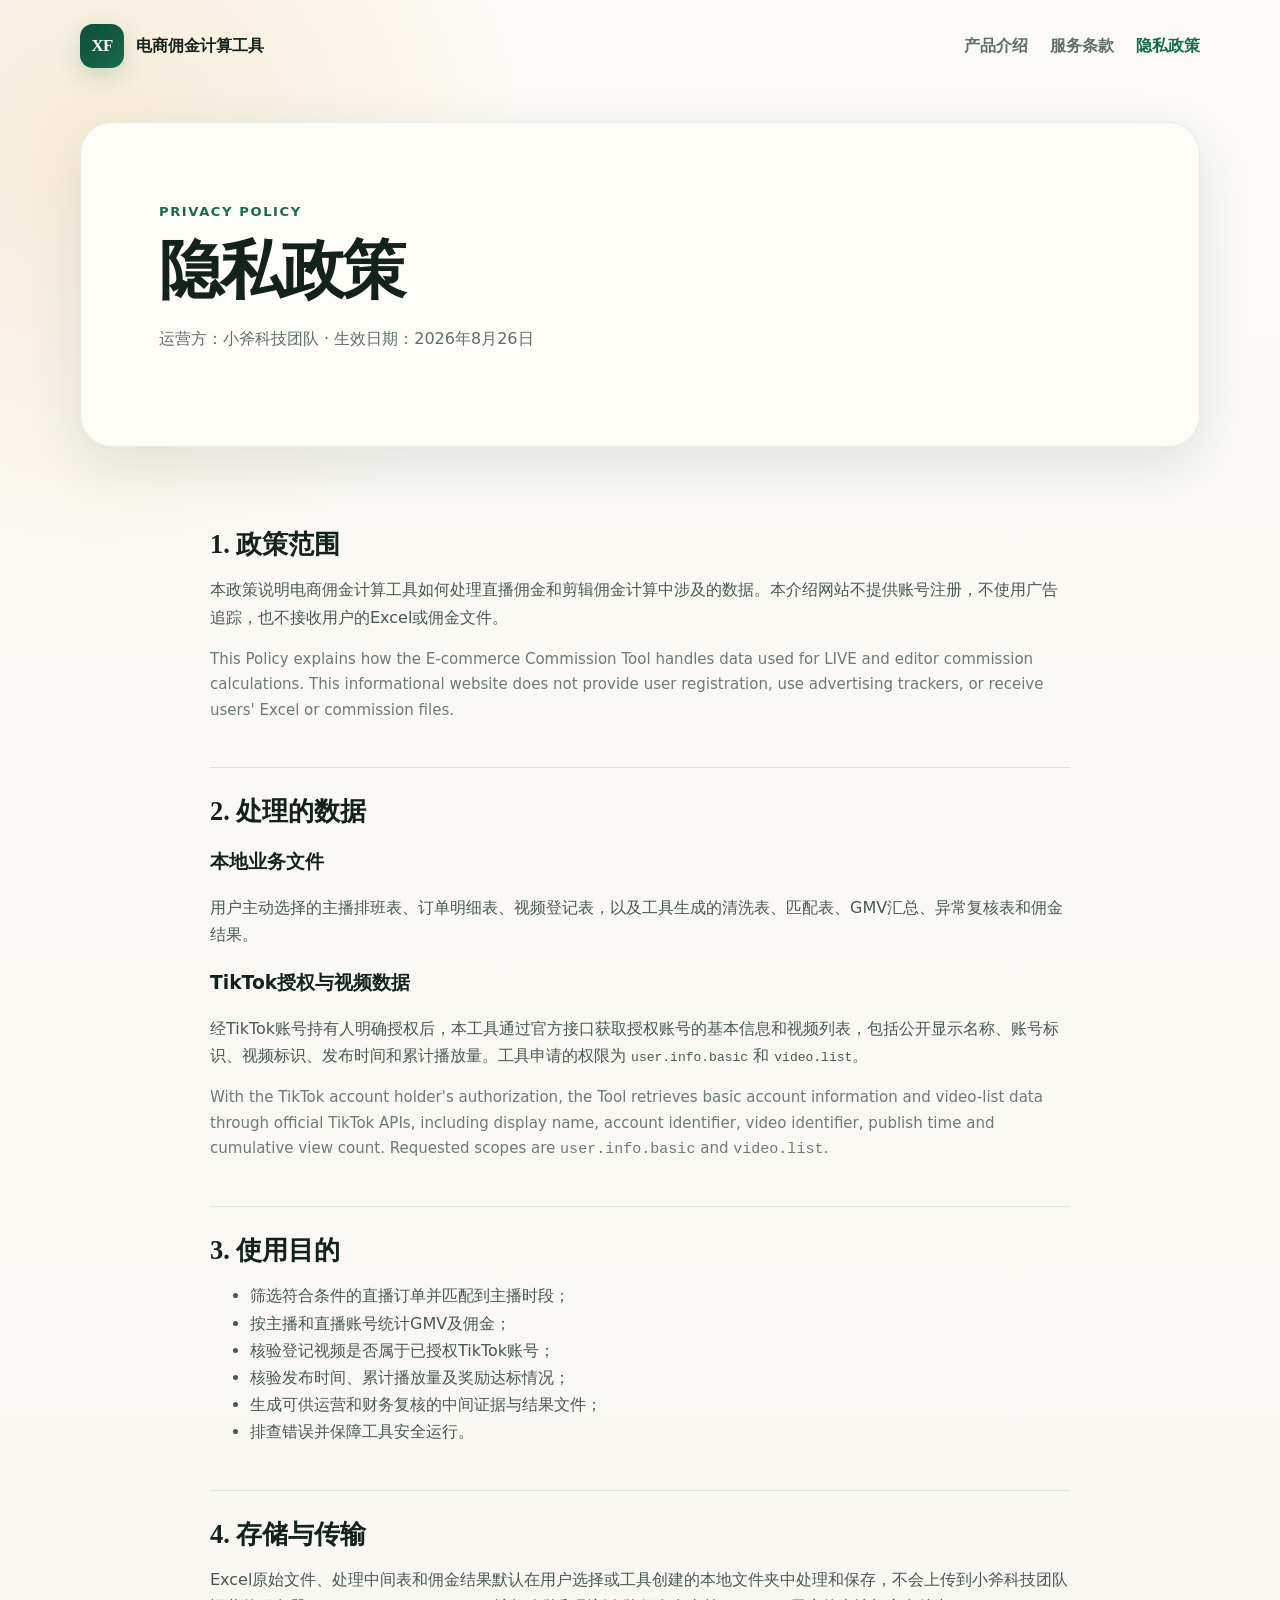
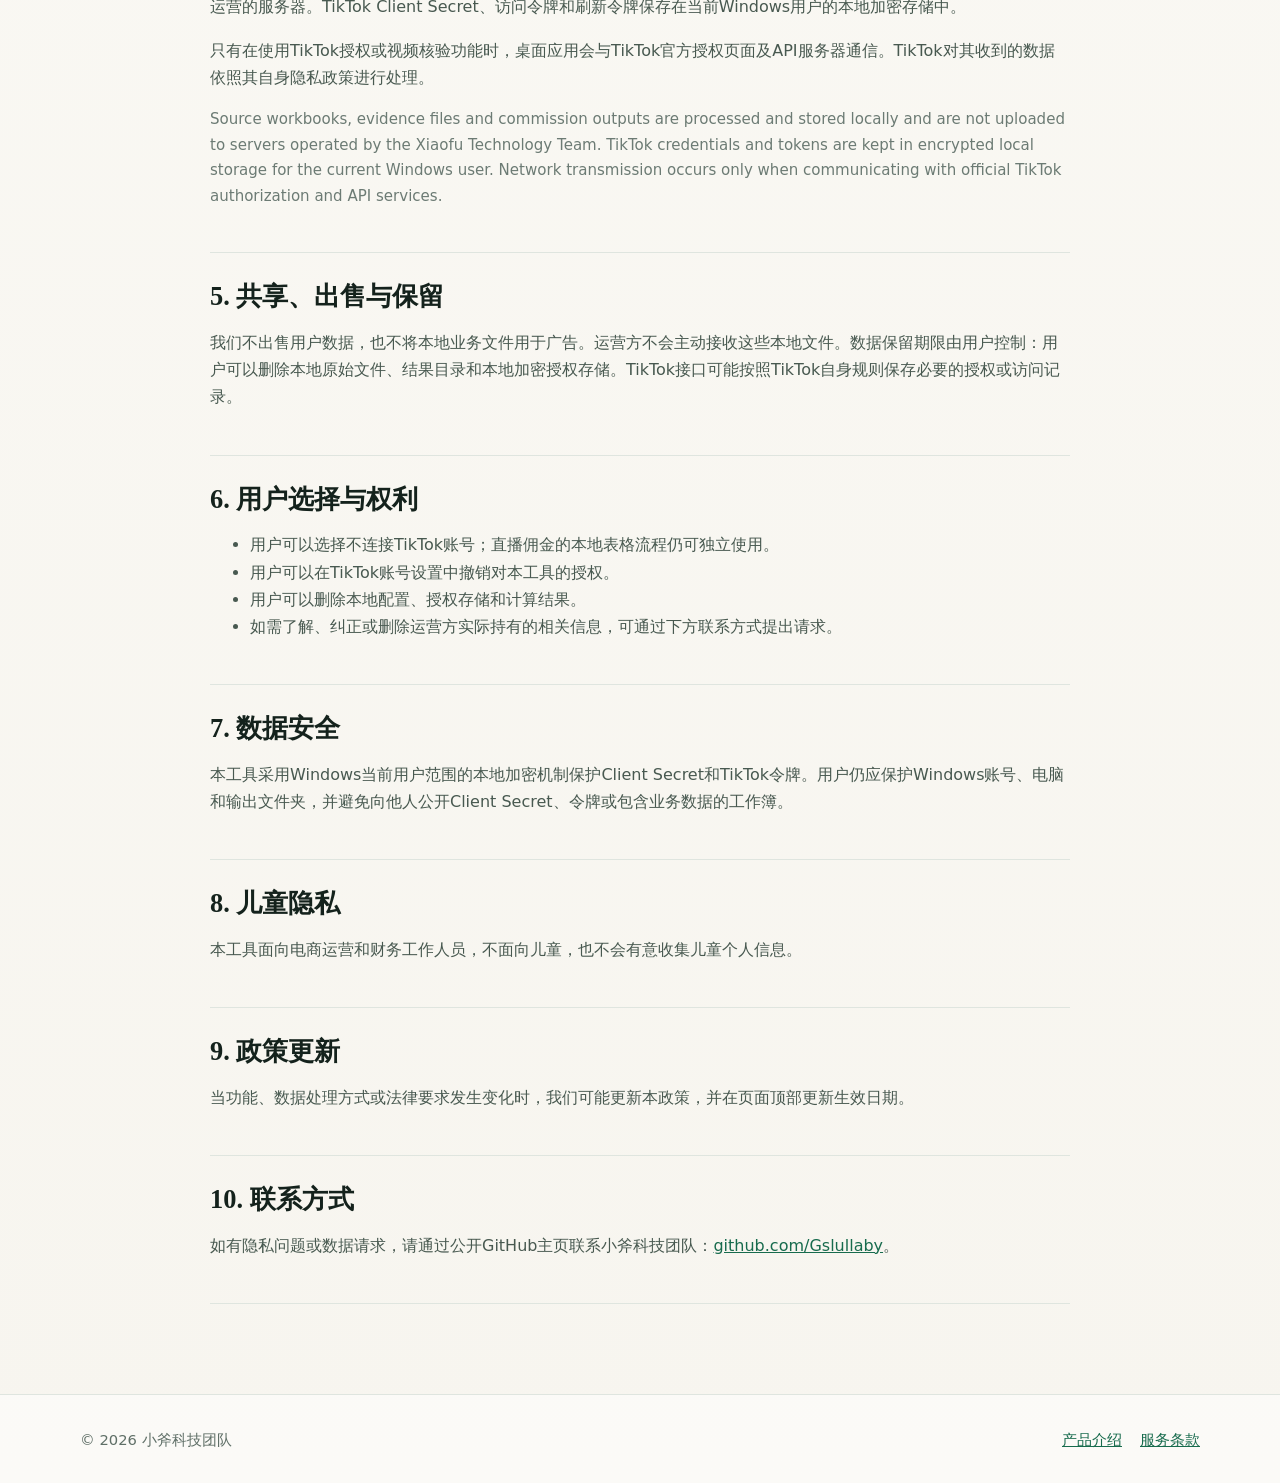
==== privacy.html @ 965ec4d2 "Add Privacy Policy" ====
<!doctype html>
<html lang="zh-CN">
<head>
  <meta charset="utf-8"><meta name="viewport" content="width=device-width, initial-scale=1">
  <meta name="description" content="电商佣金计算工具隐私政策。">
  <title>隐私政策 | 电商佣金计算工具</title>
  <link rel="stylesheet" href="styles.css">
</head>
<body>
  <header class="site-header"><a class="brand" href="index.html"><span class="brand-mark" aria-hidden="true">XF</span><span>电商佣金计算工具</span></a><nav aria-label="主导航"><a href="index.html">产品介绍</a><a href="terms.html">服务条款</a><a href="privacy.html" aria-current="page">隐私政策</a></nav></header>
  <main>
    <section class="legal-hero"><div class="eyebrow">Privacy Policy</div><h1>隐私政策</h1><p class="legal-meta">运营方：小斧科技团队 · 生效日期：2026年8月26日</p></section>
    <div class="legal-content">
      <section><h2>1. 政策范围</h2><p>本政策说明电商佣金计算工具如何处理直播佣金和剪辑佣金计算中涉及的数据。本介绍网站不提供账号注册，不使用广告追踪，也不接收用户的Excel或佣金文件。</p><p class="en">This Policy explains how the E-commerce Commission Tool handles data used for LIVE and editor commission calculations. This informational website does not provide user registration, use advertising trackers, or receive users' Excel or commission files.</p></section>
      <section><h2>2. 处理的数据</h2><h3>本地业务文件</h3><p>用户主动选择的主播排班表、订单明细表、视频登记表，以及工具生成的清洗表、匹配表、GMV汇总、异常复核表和佣金结果。</p><h3>TikTok授权与视频数据</h3><p>经TikTok账号持有人明确授权后，本工具通过官方接口获取授权账号的基本信息和视频列表，包括公开显示名称、账号标识、视频标识、发布时间和累计播放量。工具申请的权限为 <code>user.info.basic</code> 和 <code>video.list</code>。</p><p class="en">With the TikTok account holder's authorization, the Tool retrieves basic account information and video-list data through official TikTok APIs, including display name, account identifier, video identifier, publish time and cumulative view count. Requested scopes are <code>user.info.basic</code> and <code>video.list</code>.</p></section>
      <section><h2>3. 使用目的</h2><ul><li>筛选符合条件的直播订单并匹配到主播时段；</li><li>按主播和直播账号统计GMV及佣金；</li><li>核验登记视频是否属于已授权TikTok账号；</li><li>核验发布时间、累计播放量及奖励达标情况；</li><li>生成可供运营和财务复核的中间证据与结果文件；</li><li>排查错误并保障工具安全运行。</li></ul></section>
      <section><h2>4. 存储与传输</h2><p>Excel原始文件、处理中间表和佣金结果默认在用户选择或工具创建的本地文件夹中处理和保存，不会上传到小斧科技团队运营的服务器。TikTok Client Secret、访问令牌和刷新令牌保存在当前Windows用户的本地加密存储中。</p><p>只有在使用TikTok授权或视频核验功能时，桌面应用会与TikTok官方授权页面及API服务器通信。TikTok对其收到的数据依照其自身隐私政策进行处理。</p><p class="en">Source workbooks, evidence files and commission outputs are processed and stored locally and are not uploaded to servers operated by the Xiaofu Technology Team. TikTok credentials and tokens are kept in encrypted local storage for the current Windows user. Network transmission occurs only when communicating with official TikTok authorization and API services.</p></section>
      <section><h2>5. 共享、出售与保留</h2><p>我们不出售用户数据，也不将本地业务文件用于广告。运营方不会主动接收这些本地文件。数据保留期限由用户控制：用户可以删除本地原始文件、结果目录和本地加密授权存储。TikTok接口可能按照TikTok自身规则保存必要的授权或访问记录。</p></section>
      <section><h2>6. 用户选择与权利</h2><ul><li>用户可以选择不连接TikTok账号；直播佣金的本地表格流程仍可独立使用。</li><li>用户可以在TikTok账号设置中撤销对本工具的授权。</li><li>用户可以删除本地配置、授权存储和计算结果。</li><li>如需了解、纠正或删除运营方实际持有的相关信息，可通过下方联系方式提出请求。</li></ul></section>
      <section><h2>7. 数据安全</h2><p>本工具采用Windows当前用户范围的本地加密机制保护Client Secret和TikTok令牌。用户仍应保护Windows账号、电脑和输出文件夹，并避免向他人公开Client Secret、令牌或包含业务数据的工作簿。</p></section>
      <section><h2>8. 儿童隐私</h2><p>本工具面向电商运营和财务工作人员，不面向儿童，也不会有意收集儿童个人信息。</p></section>
      <section><h2>9. 政策更新</h2><p>当功能、数据处理方式或法律要求发生变化时，我们可能更新本政策，并在页面顶部更新生效日期。</p></section>
      <section><h2>10. 联系方式</h2><p>如有隐私问题或数据请求，请通过公开GitHub主页联系小斧科技团队：<a href="https://github.com/Gslullaby">github.com/Gslullaby</a>。</p></section>
    </div>
  </main>
  <footer><div class="footer-inner"><span>© 2026 小斧科技团队</span><div class="footer-links"><a href="index.html">产品介绍</a><a href="terms.html">服务条款</a></div></div></footer>
</body>
</html>
---- styles.css ----
:root {
  --ink: #14221c;
  --muted: #5f6f67;
  --paper: #f7f5ef;
  --card: #fffdf8;
  --line: #dfe5df;
  --green: #176b4d;
  --green-dark: #0e4d37;
  --gold: #e6a83b;
  --shadow: 0 18px 55px rgba(24, 54, 42, 0.11);
}

* { box-sizing: border-box; }

html { scroll-behavior: smooth; }

body {
  margin: 0;
  color: var(--ink);
  background:
    radial-gradient(circle at 8% 5%, rgba(230, 168, 59, 0.17), transparent 27rem),
    linear-gradient(180deg, #fbfaf6 0%, var(--paper) 100%);
  font-family: Inter, "Noto Sans SC", "Microsoft YaHei", system-ui, sans-serif;
  line-height: 1.7;
}

a { color: var(--green); }

.site-header {
  width: min(1120px, calc(100% - 40px));
  margin: 0 auto;
  padding: 24px 0;
  display: flex;
  align-items: center;
  justify-content: space-between;
  gap: 24px;
}

.brand {
  display: flex;
  align-items: center;
  gap: 12px;
  color: var(--ink);
  text-decoration: none;
  font-weight: 800;
}

.brand-mark {
  width: 44px;
  height: 44px;
  display: inline-flex;
  align-items: center;
  justify-content: center;
  border-radius: 13px;
  color: #fff;
  background: linear-gradient(145deg, var(--green-dark), var(--green));
  box-shadow: 0 8px 24px rgba(23, 107, 77, 0.2);
  font-family: Georgia, serif;
  font-size: 1.05rem;
  letter-spacing: -.04em;
}

nav { display: flex; gap: 22px; flex-wrap: wrap; }
nav a { color: var(--muted); text-decoration: none; font-weight: 650; }
nav a:hover, nav a[aria-current="page"] { color: var(--green); }

.hero, .legal-hero {
  width: min(1120px, calc(100% - 40px));
  margin: 30px auto 0;
  border: 1px solid rgba(23, 107, 77, 0.1);
  border-radius: 32px;
  overflow: hidden;
  box-shadow: var(--shadow);
  background: var(--card);
}

.hero {
  min-height: 530px;
  display: grid;
  grid-template-columns: 1.15fr 0.85fr;
}

.hero-copy { padding: clamp(48px, 7vw, 92px); }

.eyebrow {
  color: var(--green);
  font-size: 0.82rem;
  font-weight: 800;
  letter-spacing: 0.12em;
  text-transform: uppercase;
}

h1 {
  margin: 14px 0 20px;
  font-family: Georgia, "Noto Serif SC", serif;
  font-size: clamp(2.6rem, 6vw, 5.1rem);
  line-height: 1.05;
  letter-spacing: -0.045em;
}

.lead { color: var(--muted); font-size: 1.14rem; max-width: 660px; }

.hero-panel {
  position: relative;
  padding: 48px;
  color: white;
  background: linear-gradient(145deg, var(--green-dark), var(--green));
  display: flex;
  align-items: center;
}

.hero-panel::before, .hero-panel::after {
  content: "";
  position: absolute;
  border-radius: 999px;
  border: 1px solid rgba(255,255,255,.18);
}
.hero-panel::before { width: 280px; height: 280px; right: -80px; top: -60px; }
.hero-panel::after { width: 170px; height: 170px; left: -70px; bottom: -55px; }

.metric-stack { width: 100%; position: relative; z-index: 1; }
.metric {
  margin: 14px 0;
  padding: 20px 22px;
  border-radius: 18px;
  background: rgba(255,255,255,.10);
  border: 1px solid rgba(255,255,255,.16);
  backdrop-filter: blur(8px);
}
.metric strong { display: block; font-size: 1.08rem; }
.metric span { color: rgba(255,255,255,.72); font-size: .92rem; }

.actions { display: flex; gap: 12px; flex-wrap: wrap; margin-top: 30px; }
.button {
  display: inline-flex;
  align-items: center;
  justify-content: center;
  min-height: 48px;
  padding: 0 20px;
  border-radius: 999px;
  font-weight: 750;
  text-decoration: none;
}
.button.primary { color: #fff; background: var(--green); }
.button.secondary { color: var(--green); border: 1px solid var(--line); background: white; }

.section {
  width: min(1120px, calc(100% - 40px));
  margin: 84px auto;
}
.section-heading { max-width: 720px; margin-bottom: 30px; }
.section h2, .legal-content h2 {
  margin: 0 0 12px;
  font-family: Georgia, "Noto Serif SC", serif;
  font-size: clamp(1.8rem, 4vw, 2.8rem);
  line-height: 1.2;
}
.section-heading p { color: var(--muted); }

.grid { display: grid; grid-template-columns: repeat(3, 1fr); gap: 18px; }
.card {
  padding: 28px;
  border: 1px solid var(--line);
  border-radius: 22px;
  background: rgba(255,253,248,.84);
}
.card .number { color: var(--gold); font-size: .88rem; font-weight: 850; }
.card h3 { margin: 10px 0 8px; font-size: 1.18rem; }
.card p { margin: 0; color: var(--muted); }

.notice {
  padding: 28px;
  border-left: 5px solid var(--gold);
  border-radius: 0 18px 18px 0;
  color: var(--muted);
  background: #fff9eb;
}

.legal-hero { padding: clamp(42px, 7vw, 78px); }
.legal-hero h1 { font-size: clamp(2.5rem, 5vw, 4.3rem); }
.legal-meta { color: var(--muted); }
.legal-content {
  width: min(860px, calc(100% - 40px));
  margin: 54px auto 90px;
}
.legal-content section { padding: 28px 0; border-bottom: 1px solid var(--line); }
.legal-content h2 { font-size: 1.65rem; }
.legal-content h3 { margin-bottom: 6px; }
.legal-content p, .legal-content li { color: #485950; }
.legal-content .en { margin-top: 14px; color: #6c7b74; font-size: .94rem; }

footer {
  border-top: 1px solid var(--line);
  background: rgba(255,255,255,.55);
}
.footer-inner {
  width: min(1120px, calc(100% - 40px));
  margin: 0 auto;
  padding: 32px 0;
  display: flex;
  justify-content: space-between;
  align-items: center;
  gap: 22px;
  color: var(--muted);
  font-size: .92rem;
}
.footer-links { display: flex; gap: 18px; flex-wrap: wrap; }

@media (max-width: 780px) {
  .site-header, .footer-inner { align-items: flex-start; flex-direction: column; }
  .hero { grid-template-columns: 1fr; }
  .hero-panel { min-height: 330px; }
  .grid { grid-template-columns: 1fr; }
  .section { margin: 58px auto; }
}
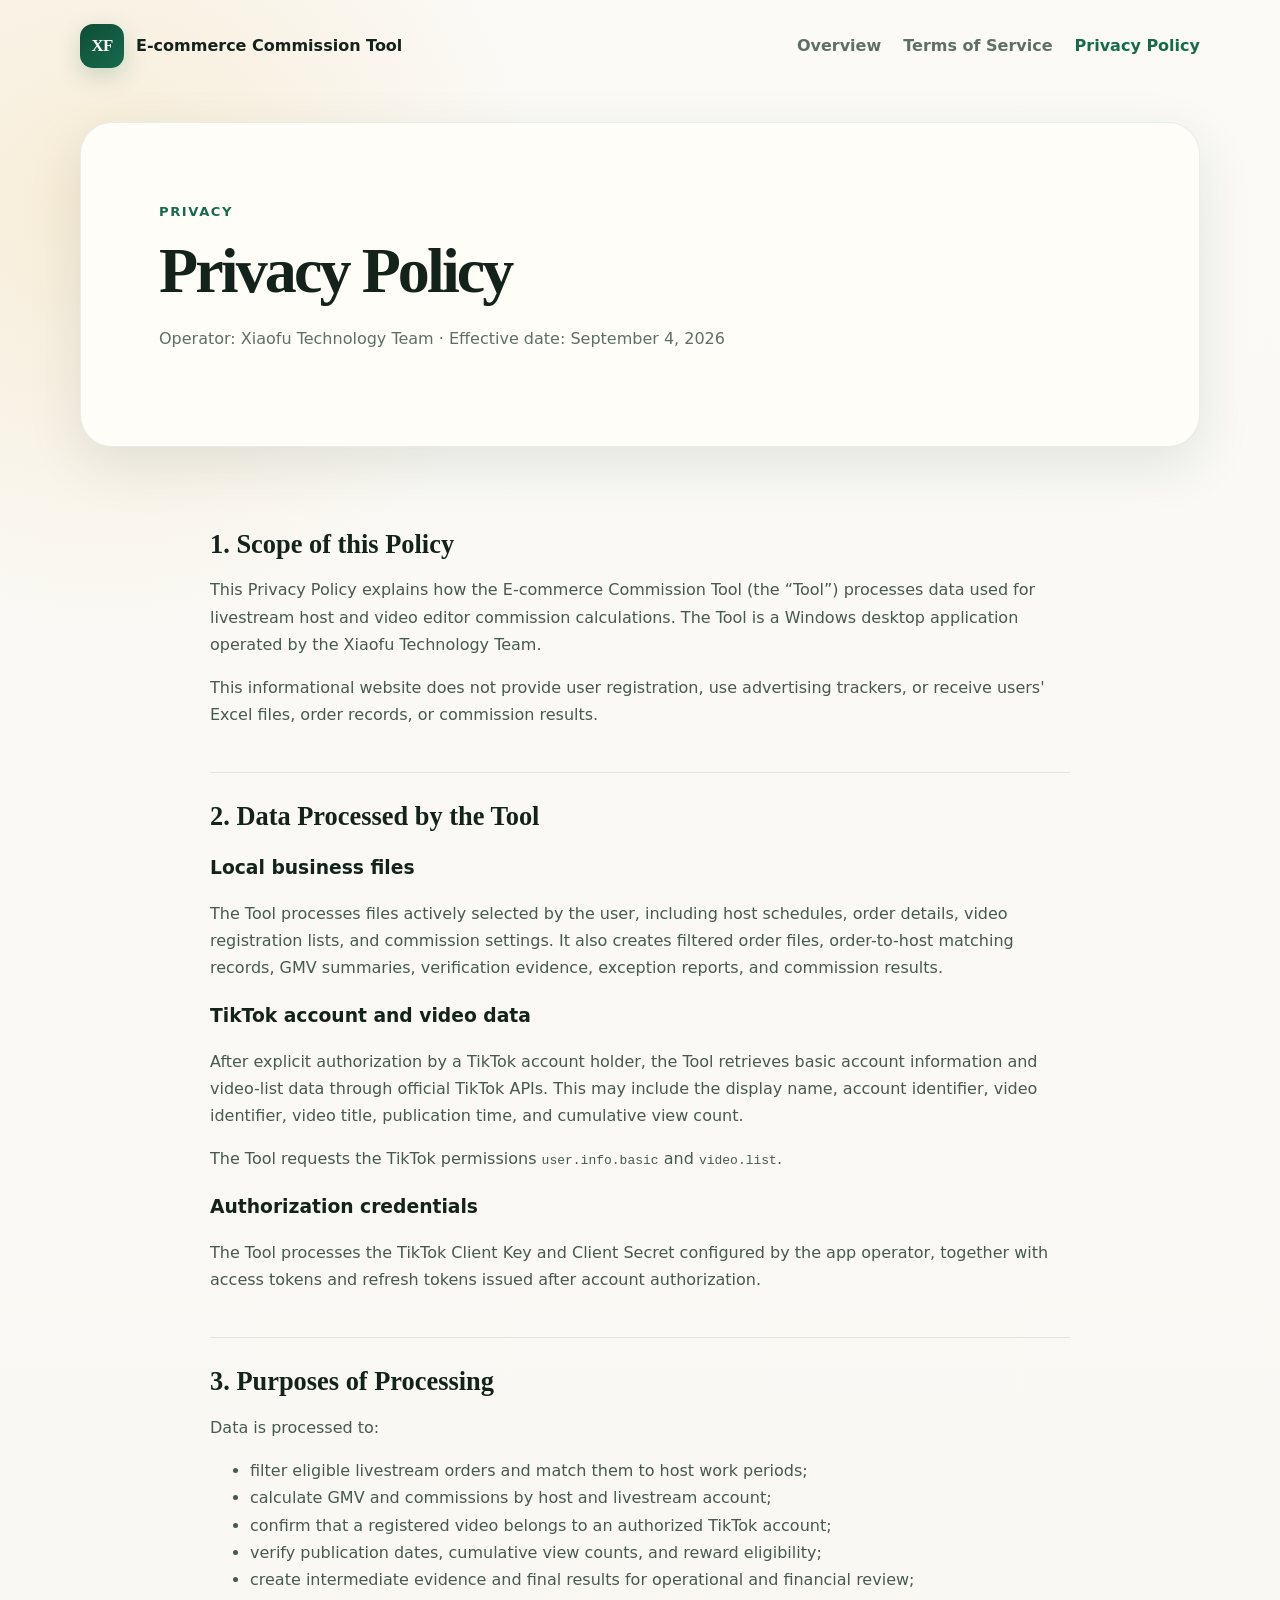
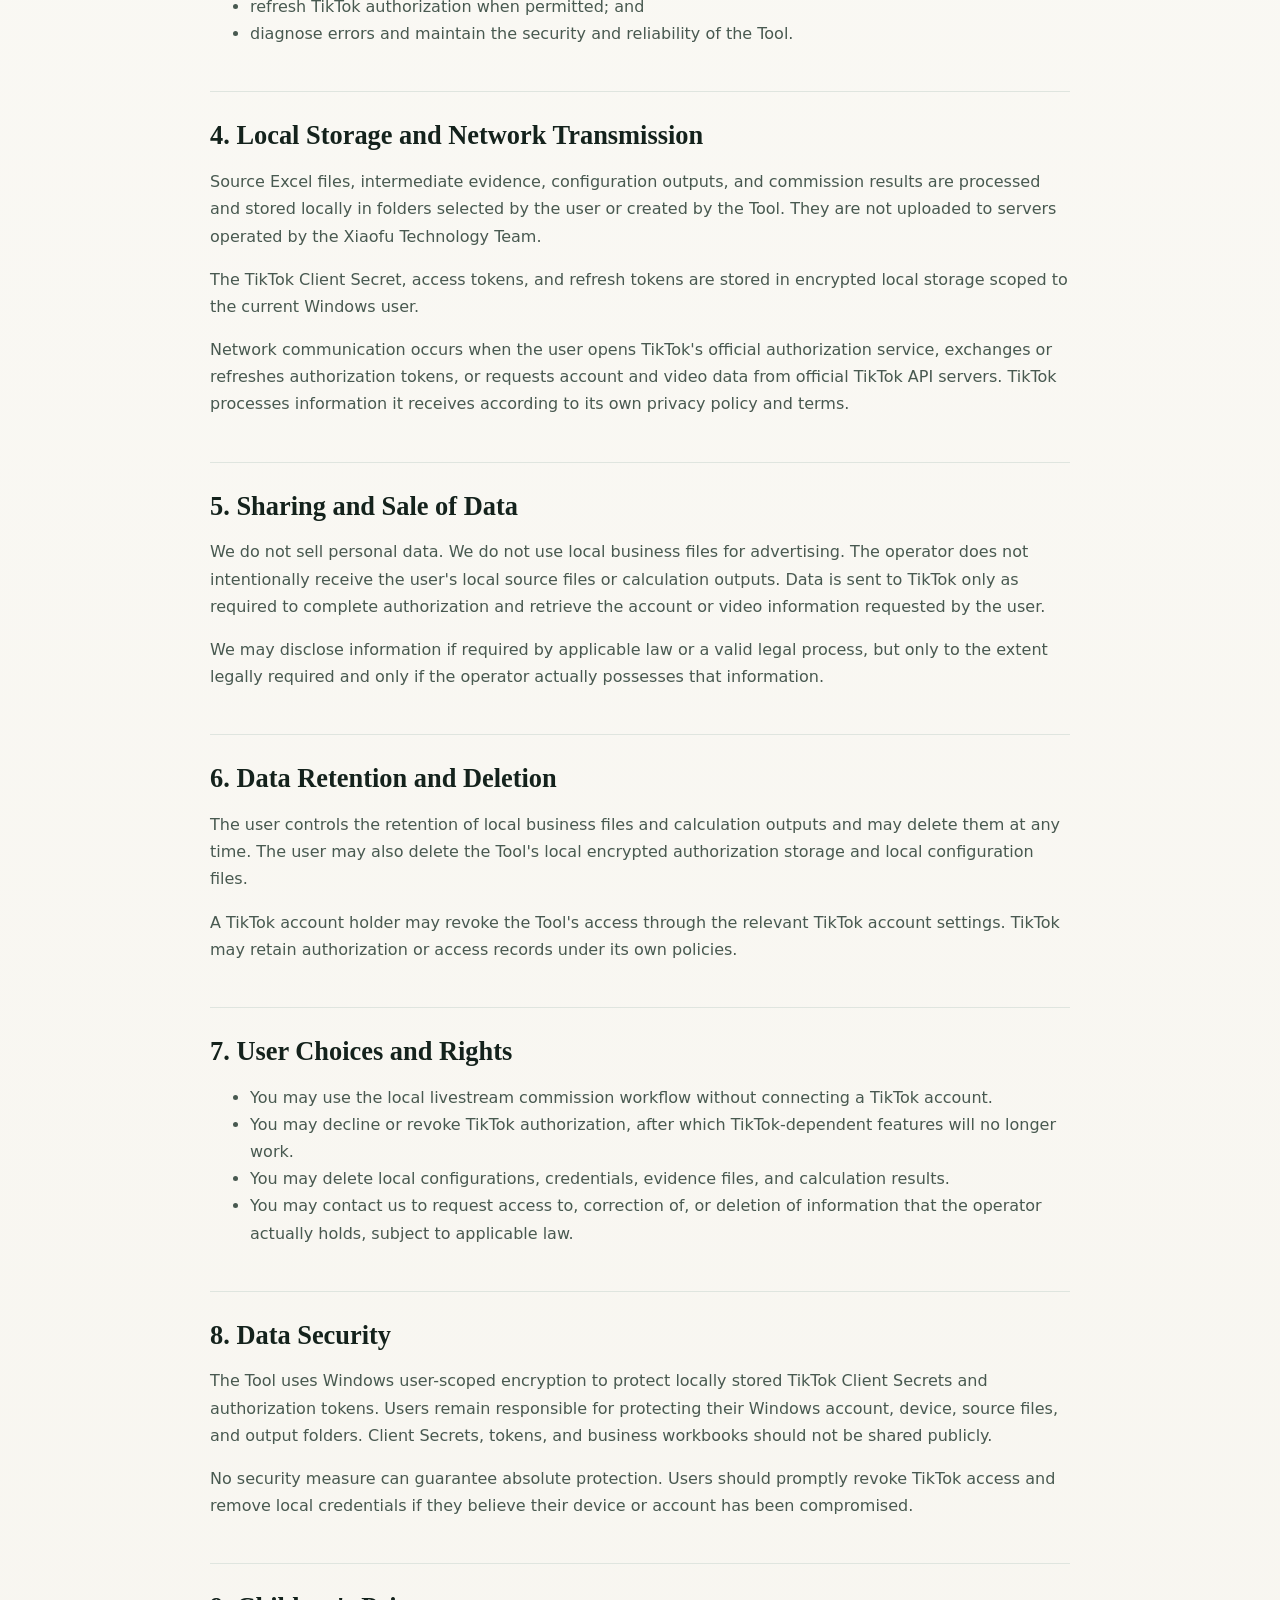
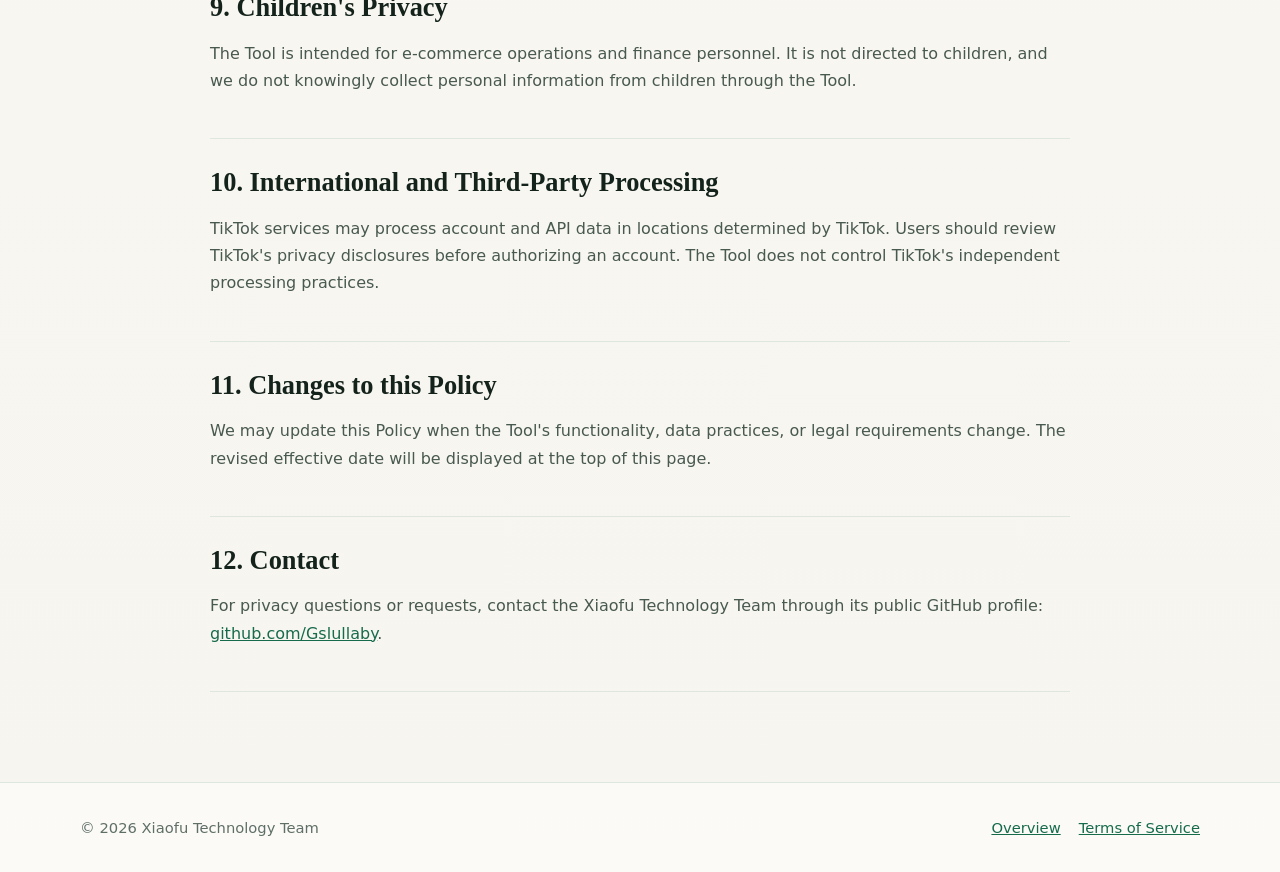
==== commit a03ac9e1: "Translate Privacy Policy to English" ====
--- a/privacy.html
+++ b/privacy.html
@@ -1,28 +1,30 @@
 <!doctype html>
-<html lang="zh-CN">
+<html lang="en">
 <head>
   <meta charset="utf-8"><meta name="viewport" content="width=device-width, initial-scale=1">
-  <meta name="description" content="电商佣金计算工具隐私政策。">
-  <title>隐私政策 | 电商佣金计算工具</title>
+  <meta name="description" content="Privacy Policy for the E-commerce Commission Tool.">
+  <title>Privacy Policy | E-commerce Commission Tool</title>
   <link rel="stylesheet" href="styles.css">
 </head>
 <body>
-  <header class="site-header"><a class="brand" href="index.html"><span class="brand-mark" aria-hidden="true">XF</span><span>电商佣金计算工具</span></a><nav aria-label="主导航"><a href="index.html">产品介绍</a><a href="terms.html">服务条款</a><a href="privacy.html" aria-current="page">隐私政策</a></nav></header>
+  <header class="site-header"><a class="brand" href="index.html"><span class="brand-mark" aria-hidden="true">XF</span><span>E-commerce Commission Tool</span></a><nav aria-label="Main navigation"><a href="index.html">Overview</a><a href="terms.html">Terms of Service</a><a href="privacy.html" aria-current="page">Privacy Policy</a></nav></header>
   <main>
-    <section class="legal-hero"><div class="eyebrow">Privacy Policy</div><h1>隐私政策</h1><p class="legal-meta">运营方：小斧科技团队 · 生效日期：2026年8月26日</p></section>
+    <section class="legal-hero"><div class="eyebrow">Privacy</div><h1>Privacy Policy</h1><p class="legal-meta">Operator: Xiaofu Technology Team · Effective date: September 4, 2026</p></section>
     <div class="legal-content">
-      <section><h2>1. 政策范围</h2><p>本政策说明电商佣金计算工具如何处理直播佣金和剪辑佣金计算中涉及的数据。本介绍网站不提供账号注册，不使用广告追踪，也不接收用户的Excel或佣金文件。</p><p class="en">This Policy explains how the E-commerce Commission Tool handles data used for LIVE and editor commission calculations. This informational website does not provide user registration, use advertising trackers, or receive users' Excel or commission files.</p></section>
-      <section><h2>2. 处理的数据</h2><h3>本地业务文件</h3><p>用户主动选择的主播排班表、订单明细表、视频登记表，以及工具生成的清洗表、匹配表、GMV汇总、异常复核表和佣金结果。</p><h3>TikTok授权与视频数据</h3><p>经TikTok账号持有人明确授权后，本工具通过官方接口获取授权账号的基本信息和视频列表，包括公开显示名称、账号标识、视频标识、发布时间和累计播放量。工具申请的权限为 <code>user.info.basic</code> 和 <code>video.list</code>。</p><p class="en">With the TikTok account holder's authorization, the Tool retrieves basic account information and video-list data through official TikTok APIs, including display name, account identifier, video identifier, publish time and cumulative view count. Requested scopes are <code>user.info.basic</code> and <code>video.list</code>.</p></section>
-      <section><h2>3. 使用目的</h2><ul><li>筛选符合条件的直播订单并匹配到主播时段；</li><li>按主播和直播账号统计GMV及佣金；</li><li>核验登记视频是否属于已授权TikTok账号；</li><li>核验发布时间、累计播放量及奖励达标情况；</li><li>生成可供运营和财务复核的中间证据与结果文件；</li><li>排查错误并保障工具安全运行。</li></ul></section>
-      <section><h2>4. 存储与传输</h2><p>Excel原始文件、处理中间表和佣金结果默认在用户选择或工具创建的本地文件夹中处理和保存，不会上传到小斧科技团队运营的服务器。TikTok Client Secret、访问令牌和刷新令牌保存在当前Windows用户的本地加密存储中。</p><p>只有在使用TikTok授权或视频核验功能时，桌面应用会与TikTok官方授权页面及API服务器通信。TikTok对其收到的数据依照其自身隐私政策进行处理。</p><p class="en">Source workbooks, evidence files and commission outputs are processed and stored locally and are not uploaded to servers operated by the Xiaofu Technology Team. TikTok credentials and tokens are kept in encrypted local storage for the current Windows user. Network transmission occurs only when communicating with official TikTok authorization and API services.</p></section>
-      <section><h2>5. 共享、出售与保留</h2><p>我们不出售用户数据，也不将本地业务文件用于广告。运营方不会主动接收这些本地文件。数据保留期限由用户控制：用户可以删除本地原始文件、结果目录和本地加密授权存储。TikTok接口可能按照TikTok自身规则保存必要的授权或访问记录。</p></section>
-      <section><h2>6. 用户选择与权利</h2><ul><li>用户可以选择不连接TikTok账号；直播佣金的本地表格流程仍可独立使用。</li><li>用户可以在TikTok账号设置中撤销对本工具的授权。</li><li>用户可以删除本地配置、授权存储和计算结果。</li><li>如需了解、纠正或删除运营方实际持有的相关信息，可通过下方联系方式提出请求。</li></ul></section>
-      <section><h2>7. 数据安全</h2><p>本工具采用Windows当前用户范围的本地加密机制保护Client Secret和TikTok令牌。用户仍应保护Windows账号、电脑和输出文件夹，并避免向他人公开Client Secret、令牌或包含业务数据的工作簿。</p></section>
-      <section><h2>8. 儿童隐私</h2><p>本工具面向电商运营和财务工作人员，不面向儿童，也不会有意收集儿童个人信息。</p></section>
-      <section><h2>9. 政策更新</h2><p>当功能、数据处理方式或法律要求发生变化时，我们可能更新本政策，并在页面顶部更新生效日期。</p></section>
-      <section><h2>10. 联系方式</h2><p>如有隐私问题或数据请求，请通过公开GitHub主页联系小斧科技团队：<a href="https://github.com/Gslullaby">github.com/Gslullaby</a>。</p></section>
+      <section><h2>1. Scope of this Policy</h2><p>This Privacy Policy explains how the E-commerce Commission Tool (the “Tool”) processes data used for livestream host and video editor commission calculations. The Tool is a Windows desktop application operated by the Xiaofu Technology Team.</p><p>This informational website does not provide user registration, use advertising trackers, or receive users' Excel files, order records, or commission results.</p></section>
+      <section><h2>2. Data Processed by the Tool</h2><h3>Local business files</h3><p>The Tool processes files actively selected by the user, including host schedules, order details, video registration lists, and commission settings. It also creates filtered order files, order-to-host matching records, GMV summaries, verification evidence, exception reports, and commission results.</p><h3>TikTok account and video data</h3><p>After explicit authorization by a TikTok account holder, the Tool retrieves basic account information and video-list data through official TikTok APIs. This may include the display name, account identifier, video identifier, video title, publication time, and cumulative view count.</p><p>The Tool requests the TikTok permissions <code>user.info.basic</code> and <code>video.list</code>.</p><h3>Authorization credentials</h3><p>The Tool processes the TikTok Client Key and Client Secret configured by the app operator, together with access tokens and refresh tokens issued after account authorization.</p></section>
+      <section><h2>3. Purposes of Processing</h2><p>Data is processed to:</p><ul><li>filter eligible livestream orders and match them to host work periods;</li><li>calculate GMV and commissions by host and livestream account;</li><li>confirm that a registered video belongs to an authorized TikTok account;</li><li>verify publication dates, cumulative view counts, and reward eligibility;</li><li>create intermediate evidence and final results for operational and financial review;</li><li>refresh TikTok authorization when permitted; and</li><li>diagnose errors and maintain the security and reliability of the Tool.</li></ul></section>
+      <section><h2>4. Local Storage and Network Transmission</h2><p>Source Excel files, intermediate evidence, configuration outputs, and commission results are processed and stored locally in folders selected by the user or created by the Tool. They are not uploaded to servers operated by the Xiaofu Technology Team.</p><p>The TikTok Client Secret, access tokens, and refresh tokens are stored in encrypted local storage scoped to the current Windows user.</p><p>Network communication occurs when the user opens TikTok's official authorization service, exchanges or refreshes authorization tokens, or requests account and video data from official TikTok API servers. TikTok processes information it receives according to its own privacy policy and terms.</p></section>
+      <section><h2>5. Sharing and Sale of Data</h2><p>We do not sell personal data. We do not use local business files for advertising. The operator does not intentionally receive the user's local source files or calculation outputs. Data is sent to TikTok only as required to complete authorization and retrieve the account or video information requested by the user.</p><p>We may disclose information if required by applicable law or a valid legal process, but only to the extent legally required and only if the operator actually possesses that information.</p></section>
+      <section><h2>6. Data Retention and Deletion</h2><p>The user controls the retention of local business files and calculation outputs and may delete them at any time. The user may also delete the Tool's local encrypted authorization storage and local configuration files.</p><p>A TikTok account holder may revoke the Tool's access through the relevant TikTok account settings. TikTok may retain authorization or access records under its own policies.</p></section>
+      <section><h2>7. User Choices and Rights</h2><ul><li>You may use the local livestream commission workflow without connecting a TikTok account.</li><li>You may decline or revoke TikTok authorization, after which TikTok-dependent features will no longer work.</li><li>You may delete local configurations, credentials, evidence files, and calculation results.</li><li>You may contact us to request access to, correction of, or deletion of information that the operator actually holds, subject to applicable law.</li></ul></section>
+      <section><h2>8. Data Security</h2><p>The Tool uses Windows user-scoped encryption to protect locally stored TikTok Client Secrets and authorization tokens. Users remain responsible for protecting their Windows account, device, source files, and output folders. Client Secrets, tokens, and business workbooks should not be shared publicly.</p><p>No security measure can guarantee absolute protection. Users should promptly revoke TikTok access and remove local credentials if they believe their device or account has been compromised.</p></section>
+      <section><h2>9. Children's Privacy</h2><p>The Tool is intended for e-commerce operations and finance personnel. It is not directed to children, and we do not knowingly collect personal information from children through the Tool.</p></section>
+      <section><h2>10. International and Third-Party Processing</h2><p>TikTok services may process account and API data in locations determined by TikTok. Users should review TikTok's privacy disclosures before authorizing an account. The Tool does not control TikTok's independent processing practices.</p></section>
+      <section><h2>11. Changes to this Policy</h2><p>We may update this Policy when the Tool's functionality, data practices, or legal requirements change. The revised effective date will be displayed at the top of this page.</p></section>
+      <section><h2>12. Contact</h2><p>For privacy questions or requests, contact the Xiaofu Technology Team through its public GitHub profile: <a href="https://github.com/Gslullaby">github.com/Gslullaby</a>.</p></section>
     </div>
   </main>
-  <footer><div class="footer-inner"><span>© 2026 小斧科技团队</span><div class="footer-links"><a href="index.html">产品介绍</a><a href="terms.html">服务条款</a></div></div></footer>
+  <footer><div class="footer-inner"><span>© 2026 Xiaofu Technology Team</span><div class="footer-links"><a href="index.html">Overview</a><a href="terms.html">Terms of Service</a></div></div></footer>
 </body>
 </html>
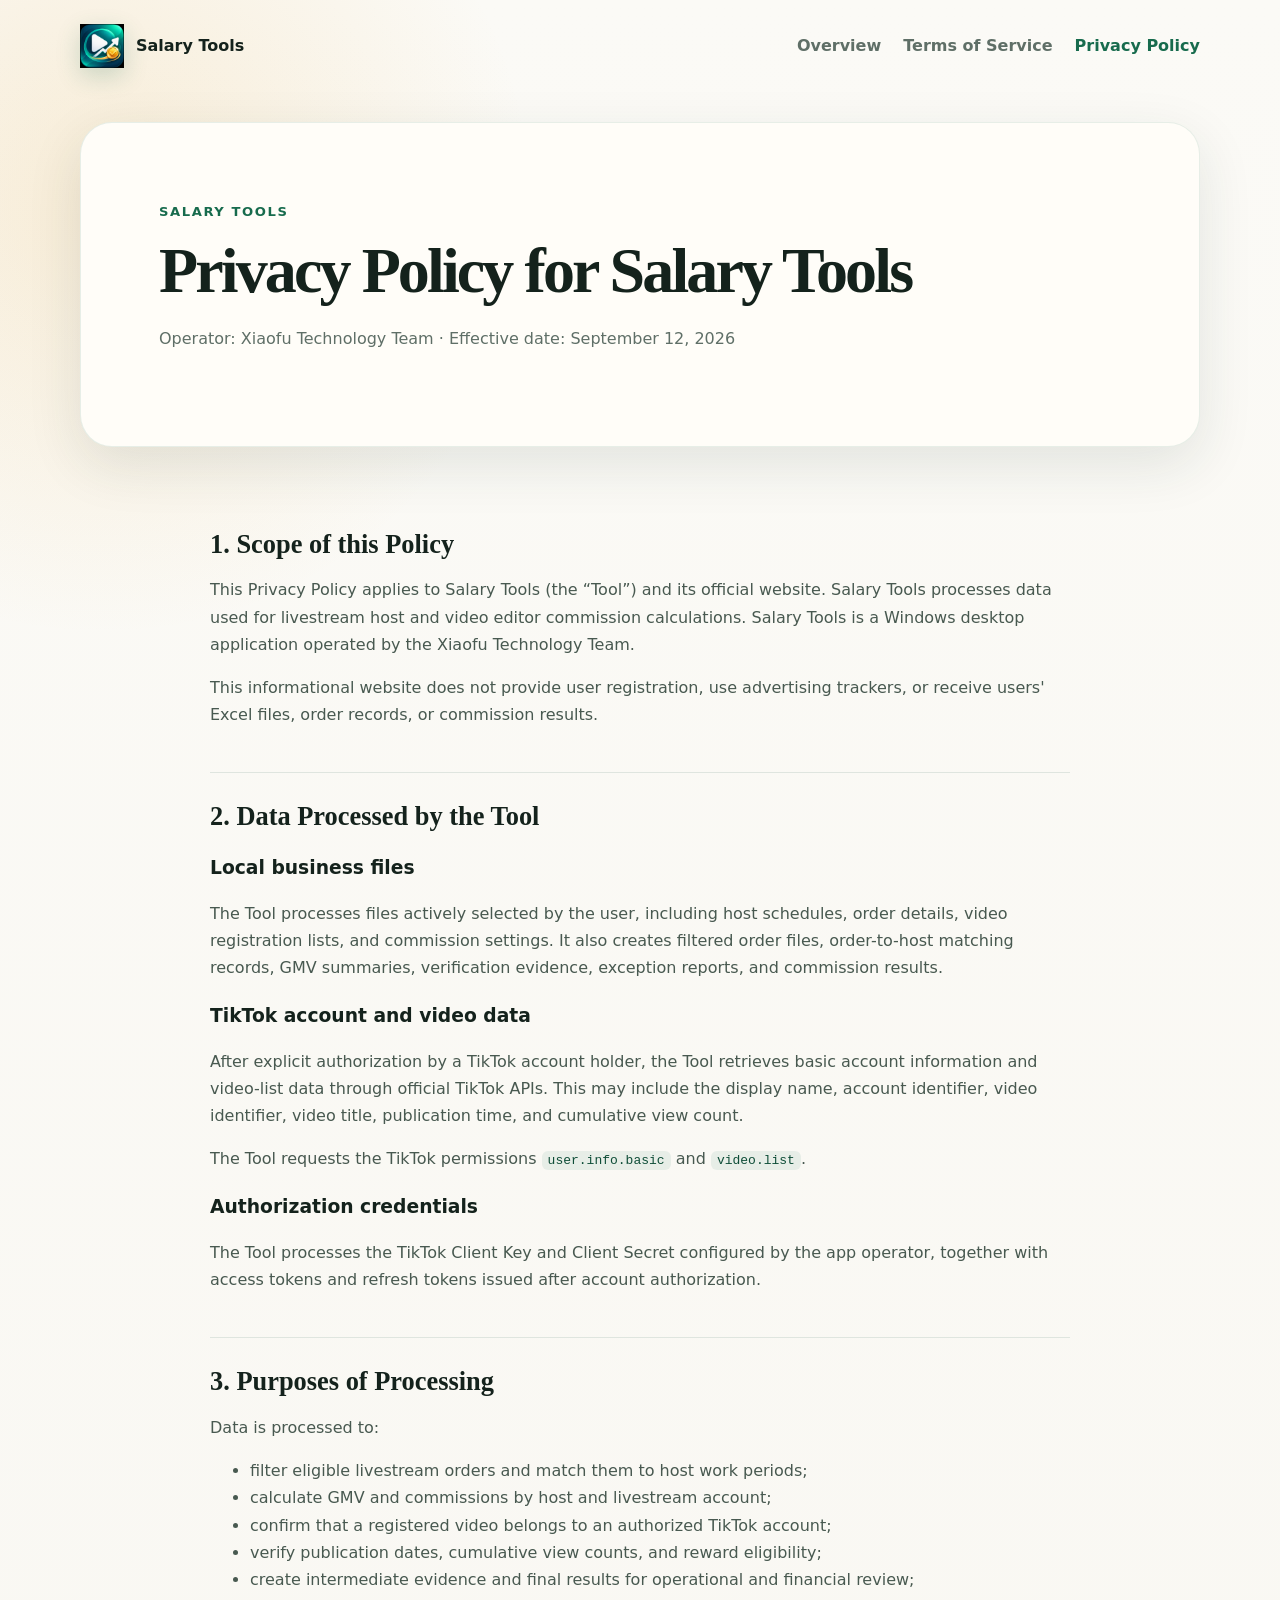
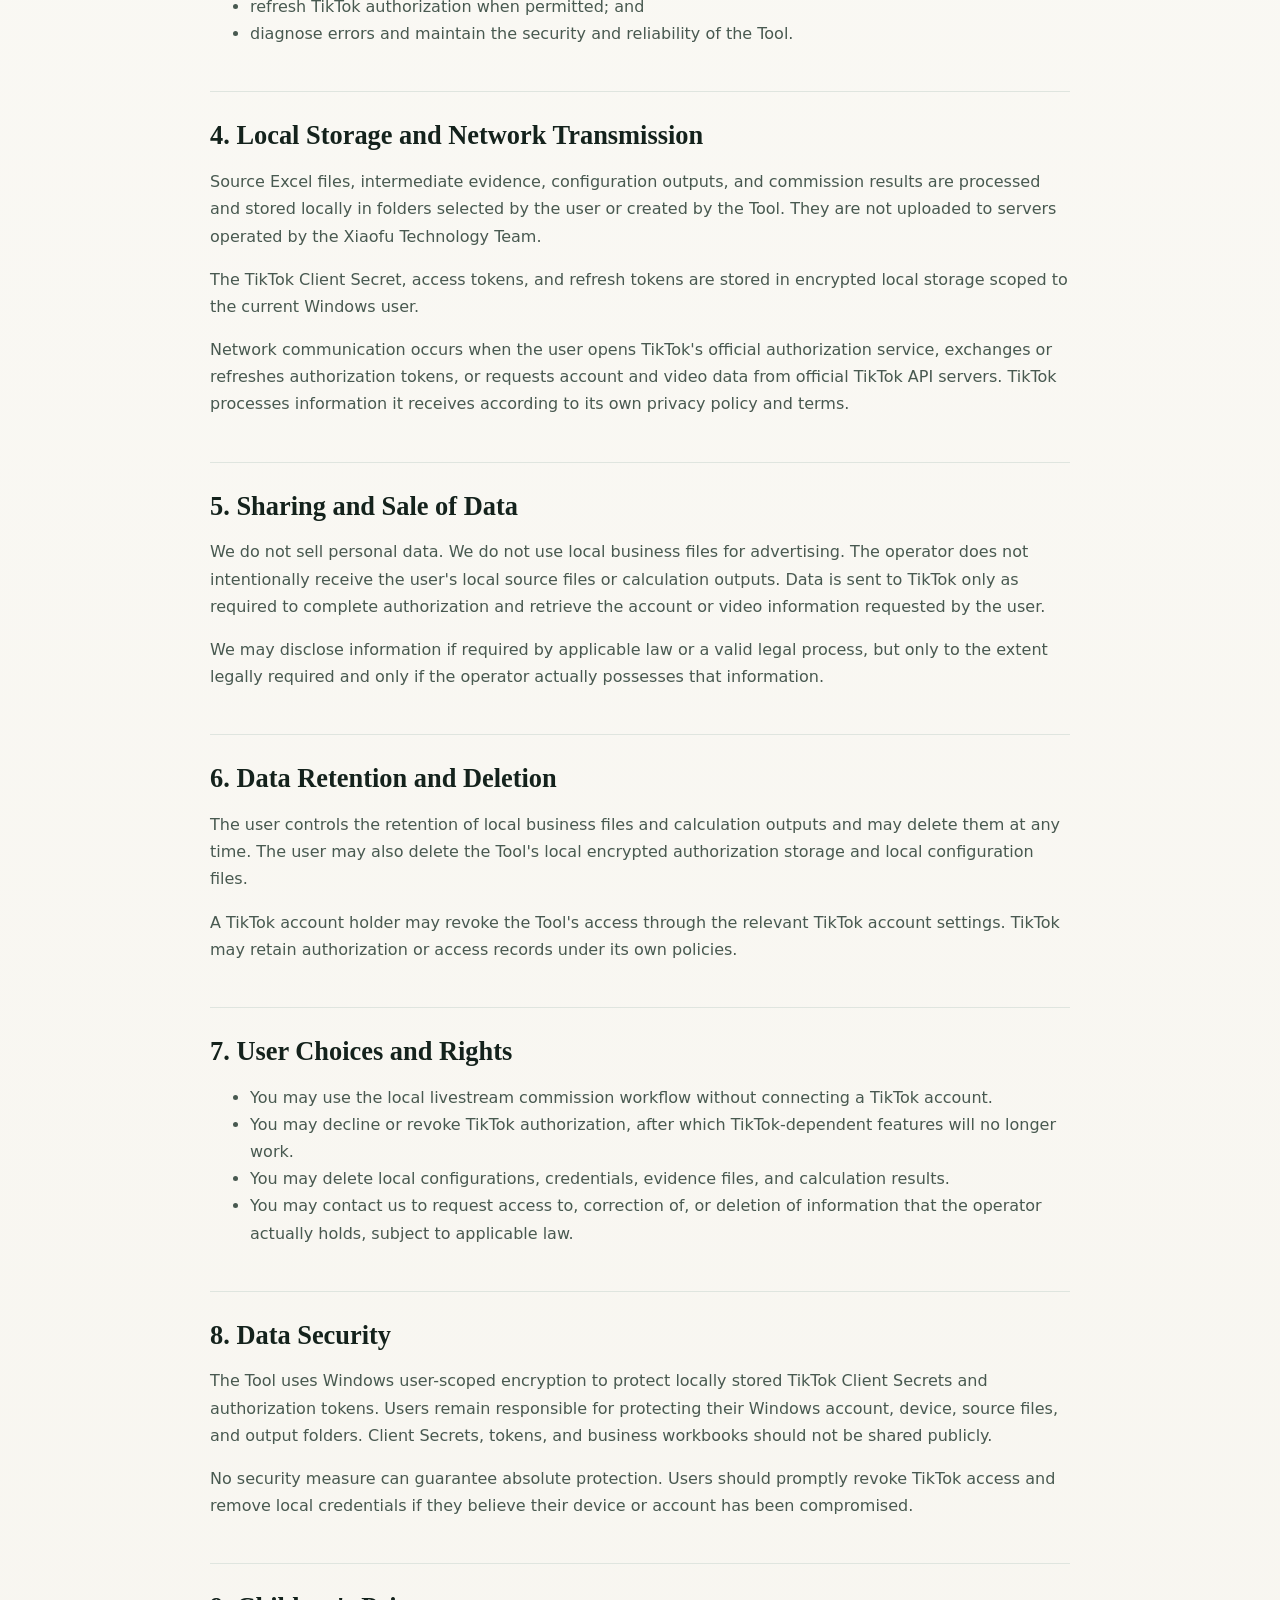
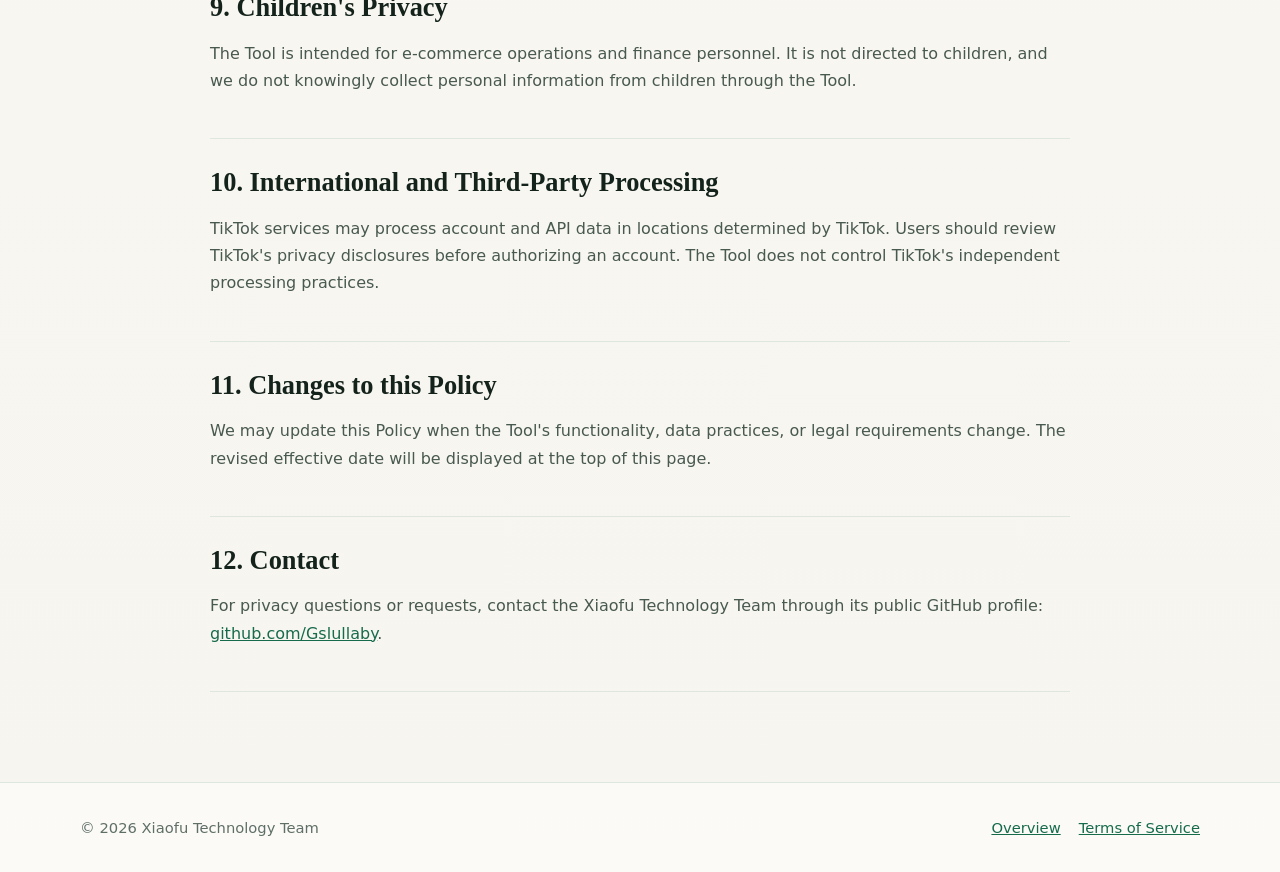
==== commit 2a023e46: "Unify Salary Tools website name, policies and app icon" ====
--- a/privacy.html
+++ b/privacy.html
@@ -2,16 +2,19 @@
 <html lang="en">
 <head>
   <meta charset="utf-8"><meta name="viewport" content="width=device-width, initial-scale=1">
-  <meta name="description" content="Privacy Policy for the E-commerce Commission Tool.">
-  <title>Privacy Policy | E-commerce Commission Tool</title>
+  <meta name="description" content="Privacy Policy for Salary Tools, a Windows desktop application for livestream host commissions and video editor rewards.">
+  <title>Salary Tools</title>
+  <meta name="application-name" content="Salary Tools">
+  <link rel="icon" type="image/png" sizes="1024x1024" href="app_icon_1024.png">
+  <link rel="apple-touch-icon" href="app_icon_1024.png">
   <link rel="stylesheet" href="styles.css">
 </head>
 <body>
-  <header class="site-header"><a class="brand" href="index.html"><span class="brand-mark" aria-hidden="true">XF</span><span>E-commerce Commission Tool</span></a><nav aria-label="Main navigation"><a href="index.html">Overview</a><a href="terms.html">Terms of Service</a><a href="privacy.html" aria-current="page">Privacy Policy</a></nav></header>
+  <header class="site-header"><a class="brand" href="index.html"><img class="brand-mark" src="app_icon_1024.png" alt="" width="44" height="44"><span>Salary Tools</span></a><nav aria-label="Main navigation"><a href="index.html">Overview</a><a href="terms.html">Terms of Service</a><a href="privacy.html" aria-current="page">Privacy Policy</a></nav></header>
   <main>
-    <section class="legal-hero"><div class="eyebrow">Privacy</div><h1>Privacy Policy</h1><p class="legal-meta">Operator: Xiaofu Technology Team · Effective date: September 4, 2026</p></section>
+    <section class="legal-hero"><div class="eyebrow">Salary Tools</div><h1>Privacy Policy for Salary Tools</h1><p class="legal-meta">Operator: Xiaofu Technology Team · Effective date: September 12, 2026</p></section>
     <div class="legal-content">
-      <section><h2>1. Scope of this Policy</h2><p>This Privacy Policy explains how the E-commerce Commission Tool (the “Tool”) processes data used for livestream host and video editor commission calculations. The Tool is a Windows desktop application operated by the Xiaofu Technology Team.</p><p>This informational website does not provide user registration, use advertising trackers, or receive users' Excel files, order records, or commission results.</p></section>
+      <section><h2>1. Scope of this Policy</h2><p>This Privacy Policy applies to Salary Tools (the “Tool”) and its official website. Salary Tools processes data used for livestream host and video editor commission calculations. Salary Tools is a Windows desktop application operated by the Xiaofu Technology Team.</p><p>This informational website does not provide user registration, use advertising trackers, or receive users' Excel files, order records, or commission results.</p></section>
       <section><h2>2. Data Processed by the Tool</h2><h3>Local business files</h3><p>The Tool processes files actively selected by the user, including host schedules, order details, video registration lists, and commission settings. It also creates filtered order files, order-to-host matching records, GMV summaries, verification evidence, exception reports, and commission results.</p><h3>TikTok account and video data</h3><p>After explicit authorization by a TikTok account holder, the Tool retrieves basic account information and video-list data through official TikTok APIs. This may include the display name, account identifier, video identifier, video title, publication time, and cumulative view count.</p><p>The Tool requests the TikTok permissions <code>user.info.basic</code> and <code>video.list</code>.</p><h3>Authorization credentials</h3><p>The Tool processes the TikTok Client Key and Client Secret configured by the app operator, together with access tokens and refresh tokens issued after account authorization.</p></section>
       <section><h2>3. Purposes of Processing</h2><p>Data is processed to:</p><ul><li>filter eligible livestream orders and match them to host work periods;</li><li>calculate GMV and commissions by host and livestream account;</li><li>confirm that a registered video belongs to an authorized TikTok account;</li><li>verify publication dates, cumulative view counts, and reward eligibility;</li><li>create intermediate evidence and final results for operational and financial review;</li><li>refresh TikTok authorization when permitted; and</li><li>diagnose errors and maintain the security and reliability of the Tool.</li></ul></section>
       <section><h2>4. Local Storage and Network Transmission</h2><p>Source Excel files, intermediate evidence, configuration outputs, and commission results are processed and stored locally in folders selected by the user or created by the Tool. They are not uploaded to servers operated by the Xiaofu Technology Team.</p><p>The TikTok Client Secret, access tokens, and refresh tokens are stored in encrypted local storage scoped to the current Windows user.</p><p>Network communication occurs when the user opens TikTok's official authorization service, exchanges or refreshes authorization tokens, or requests account and video data from official TikTok API servers. TikTok processes information it receives according to its own privacy policy and terms.</p></section>
--- a/styles.css
+++ b/styles.css
@@ -48,16 +48,10 @@
 .brand-mark {
   width: 44px;
   height: 44px;
-  display: inline-flex;
-  align-items: center;
-  justify-content: center;
-  border-radius: 13px;
-  color: #fff;
-  background: linear-gradient(145deg, var(--green-dark), var(--green));
+  display: block;
+  flex-shrink: 0;
+  object-fit: contain;
   box-shadow: 0 8px 24px rgba(23, 107, 77, 0.2);
-  font-family: Georgia, serif;
-  font-size: 1.05rem;
-  letter-spacing: -.04em;
 }
 
 nav { display: flex; gap: 22px; flex-wrap: wrap; }
@@ -99,6 +93,21 @@
 }
 
 .lead { color: var(--muted); font-size: 1.14rem; max-width: 660px; }
+
+.market-badge {
+  display: inline-flex;
+  align-items: center;
+  gap: 9px;
+  margin-top: 12px;
+  padding: 7px 12px;
+  border: 1px solid rgba(23, 107, 77, .18);
+  border-radius: 999px;
+  color: var(--green-dark);
+  background: rgba(23, 107, 77, .06);
+  font-size: .9rem;
+  font-weight: 750;
+}
+.market-badge span { width: 8px; height: 8px; border-radius: 50%; background: var(--green); box-shadow: 0 0 0 4px rgba(23, 107, 77, .12); }
 
 .hero-panel {
   position: relative;
@@ -157,6 +166,8 @@
 }
 .section-heading p { color: var(--muted); }
 
+.section-copy { color: var(--muted); max-width: 680px; }
+
 .grid { display: grid; grid-template-columns: repeat(3, 1fr); gap: 18px; }
 .card {
   padding: 28px;
@@ -168,6 +179,57 @@
 .card h3 { margin: 10px 0 8px; font-size: 1.18rem; }
 .card p { margin: 0; color: var(--muted); }
 
+.split-section {
+  display: grid;
+  grid-template-columns: 1fr .9fr;
+  gap: clamp(36px, 7vw, 88px);
+  align-items: center;
+}
+
+.split-section h2, .region-section h2, .support-section h2 { margin: 10px 0 16px; }
+
+.check-list { margin: 24px 0 0; padding: 0; list-style: none; }
+.check-list li { position: relative; margin: 13px 0; padding-left: 30px; color: var(--muted); }
+.check-list li::before { content: "✓"; position: absolute; left: 0; color: var(--green); font-weight: 900; }
+code { padding: 2px 6px; border-radius: 6px; background: rgba(23, 107, 77, .08); color: var(--green-dark); }
+
+.integration-card {
+  padding: 16px 30px;
+  border: 1px solid var(--line);
+  border-radius: 26px;
+  background: var(--card);
+  box-shadow: var(--shadow);
+}
+.integration-step { display: grid; grid-template-columns: 42px 1fr; gap: 16px; padding: 24px 0; border-bottom: 1px solid var(--line); }
+.integration-step:last-child { border-bottom: 0; }
+.integration-step > span { width: 36px; height: 36px; display: grid; place-items: center; border-radius: 11px; color: #fff; background: var(--green); font-weight: 850; }
+.integration-step strong { display: block; }
+.integration-step p { margin: 4px 0 0; color: var(--muted); font-size: .94rem; }
+
+.detail-grid { display: grid; grid-template-columns: repeat(2, 1fr); gap: 16px; }
+.detail-grid article { padding: 25px 26px; border: 1px solid var(--line); border-radius: 18px; background: rgba(255,255,255,.56); }
+.detail-grid h3 { margin: 0 0 6px; }
+.detail-grid p { margin: 0; color: var(--muted); }
+
+.region-section {
+  display: grid;
+  grid-template-columns: .85fr 1.15fr;
+  gap: clamp(30px, 7vw, 90px);
+  padding: clamp(34px, 5vw, 58px);
+  border-radius: 28px;
+  color: #fff;
+  background: linear-gradient(145deg, var(--green-dark), var(--green));
+  box-shadow: var(--shadow);
+}
+.region-section .eyebrow { color: #ffd78d; }
+.region-section h2 { color: #fff; }
+.region-copy p { margin: 0 0 14px; color: rgba(255,255,255,.78); }
+
+.support-section { display: flex; align-items: center; justify-content: space-between; gap: 36px; }
+.support-section > div { max-width: 760px; }
+.support-section p { color: var(--muted); }
+.legal-notice { margin-top: -20px; }
+
 .notice {
   padding: 28px;
   border-left: 5px solid var(--gold);
@@ -210,6 +272,7 @@
   .site-header, .footer-inner { align-items: flex-start; flex-direction: column; }
   .hero { grid-template-columns: 1fr; }
   .hero-panel { min-height: 330px; }
-  .grid { grid-template-columns: 1fr; }
+  .grid, .split-section, .detail-grid, .region-section { grid-template-columns: 1fr; }
+  .support-section { align-items: flex-start; flex-direction: column; }
   .section { margin: 58px auto; }
 }
